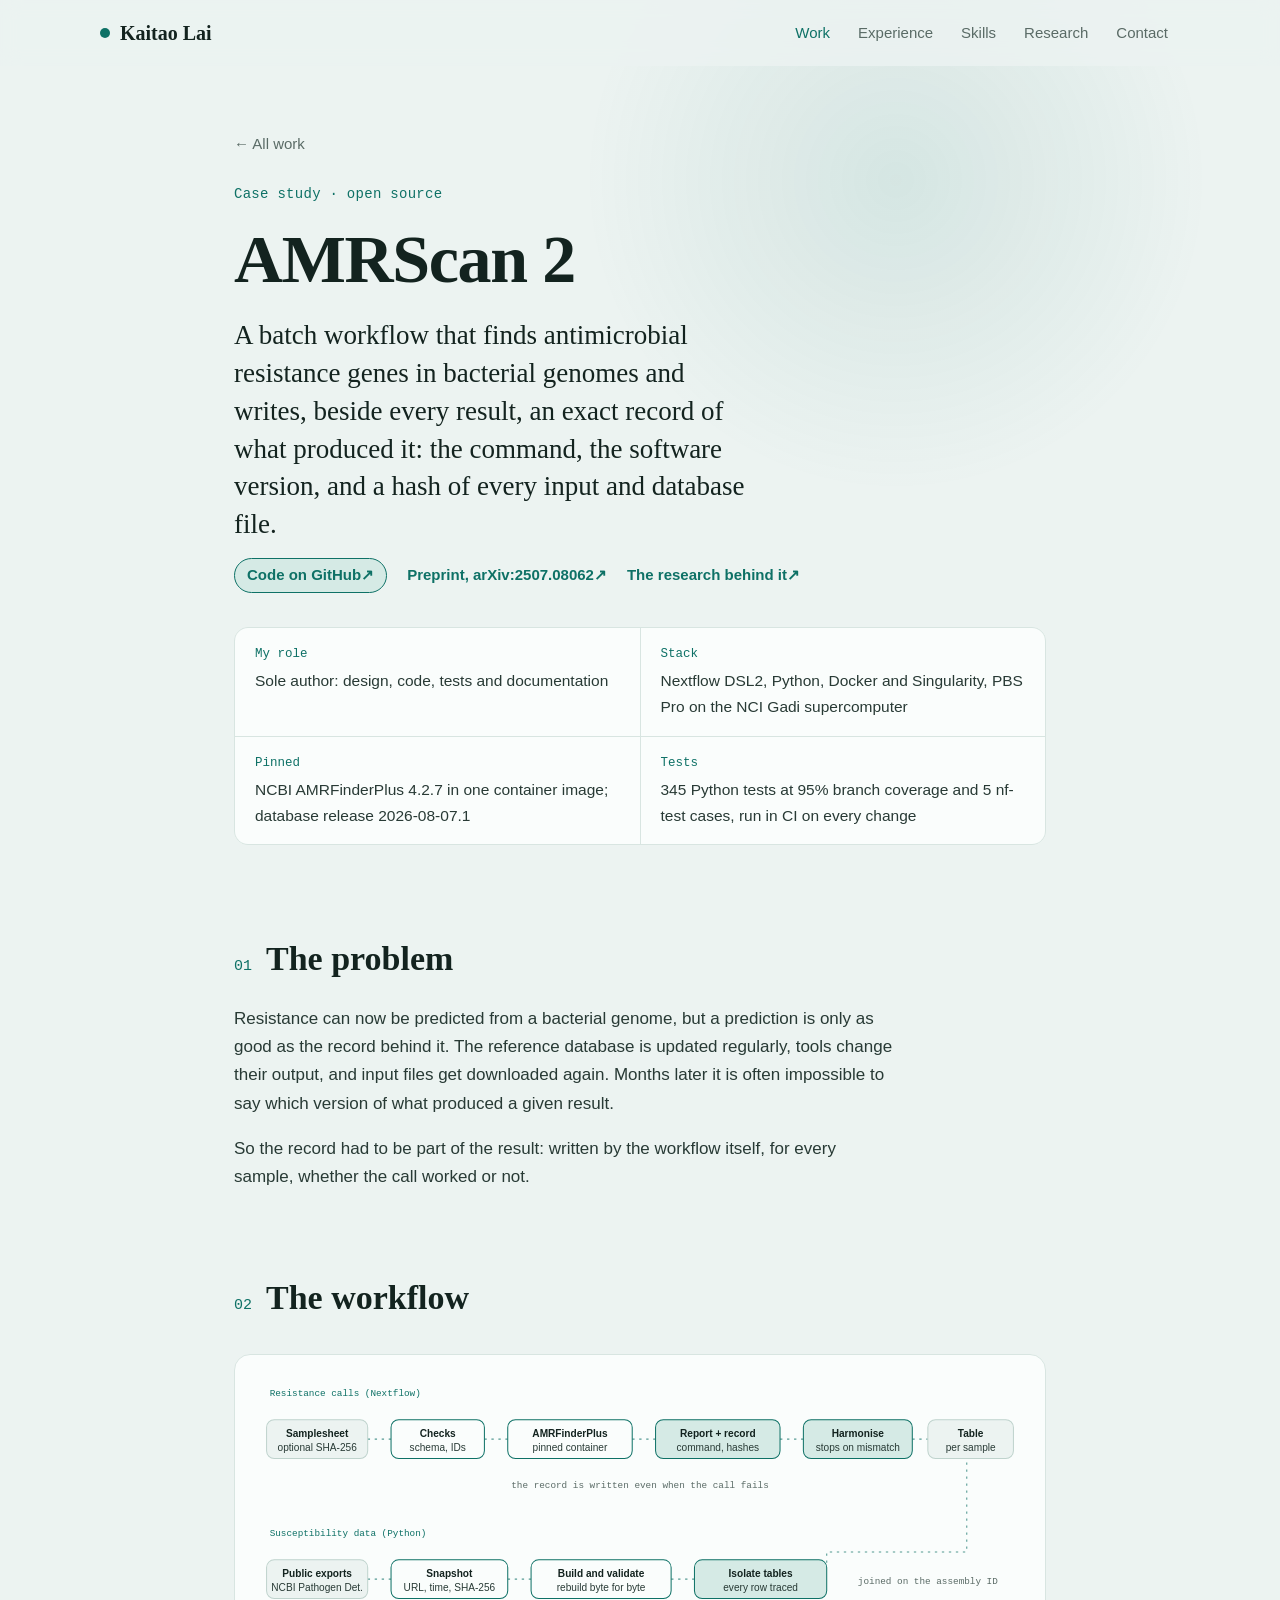
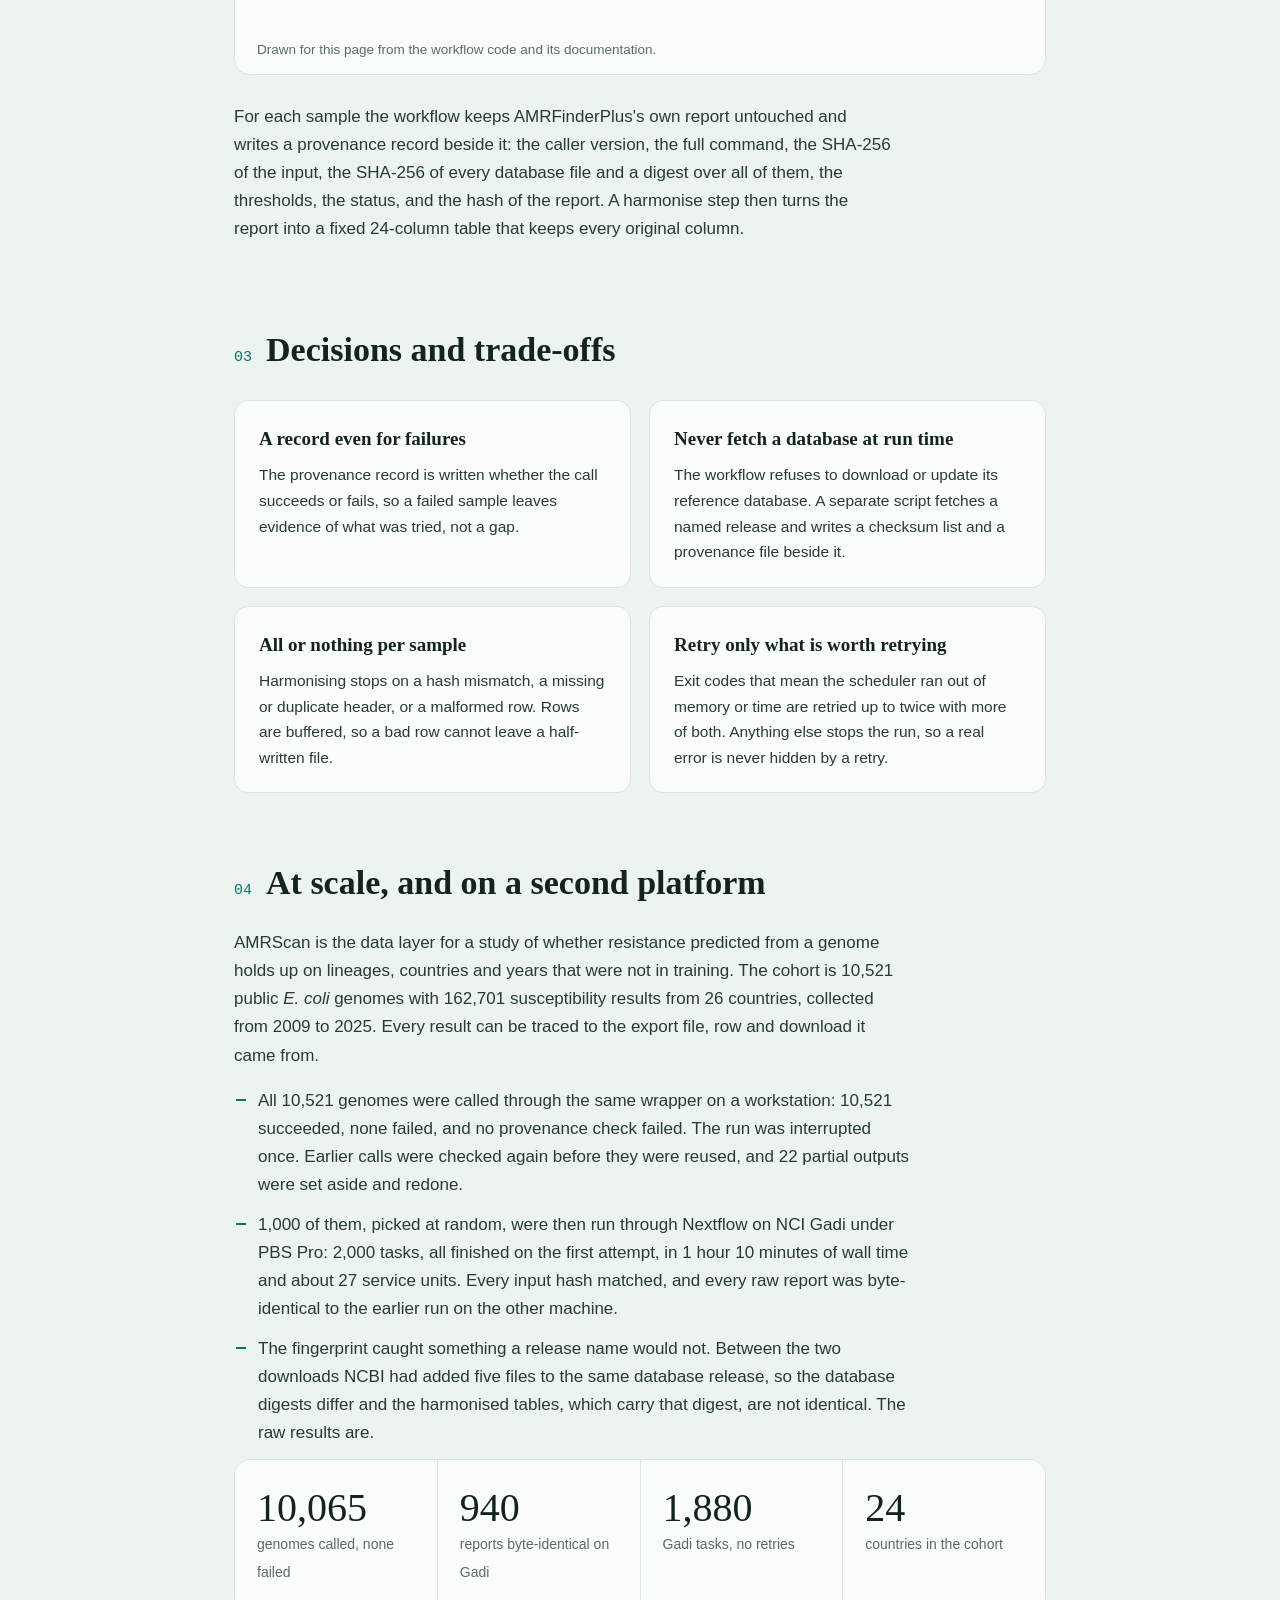
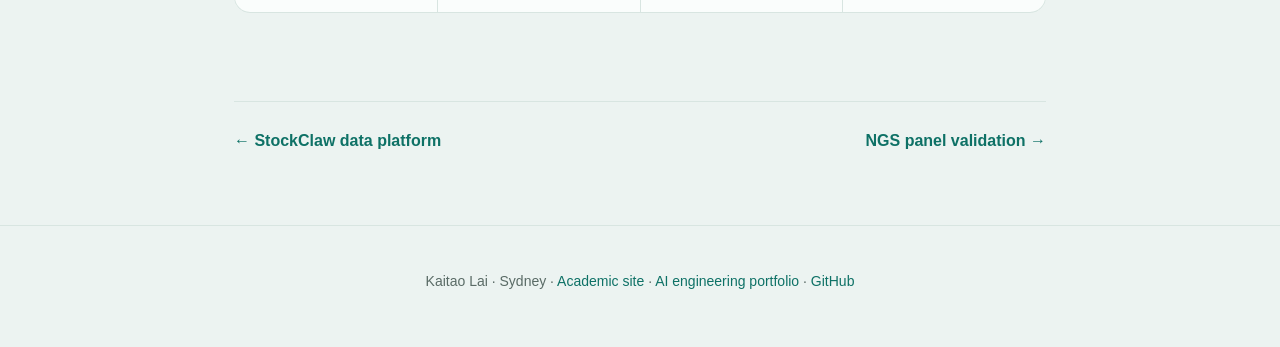
==== amrscan/index.html @ d8c08f1f "Data engineering portfolio: homepage and three case studies Homepage with about, work, experience, s" ====
<!doctype html>
<html lang="en">
<head>
<meta charset="utf-8">
<meta name="viewport" content="width=device-width, initial-scale=1">
<title>AMRScan 2 | Kaitao Lai</title>
<meta name="description" content="Case study: AMRScan 2, a Nextflow batch workflow that writes a provenance record beside every result, run on 10,521 genomes and reproduced byte for byte on NCI Gadi.">
<link rel="stylesheet" href="../assets/css/style.css?v=5">
</head>
<body class="case">

<div class="spotlight" aria-hidden="true"></div>

<header class="nav" id="nav">
  <a class="brand" href="../"><span class="dot"></span>Kaitao Lai</a>
  <button class="menu-btn" id="menuBtn" aria-label="Menu" aria-expanded="false"><span></span><span></span></button>
  <nav id="menu">
    <a class="active" href="../#work">Work</a>
    <a href="../#experience">Experience</a>
    <a href="../#skills">Skills</a>
    <a href="../#research">Research</a>
    <a href="../#contact">Contact</a>
  </nav>
</header>

<main>

  <section class="case-hero">
    <a class="back load" style="--i:0" href="../#work"><span>←</span> All work</a>
    <p class="eyebrow load" style="--i:1">Case study · open source</p>
    <h1 class="load" style="--i:2">AMRScan 2</h1>
    <p class="lede load" style="--i:3">A batch workflow that finds antimicrobial resistance genes in bacterial genomes and writes, beside every result, an exact record of what produced it: the command, the software version, and a hash of every input and database file.</p>
    <p class="links load" style="--i:4"><a class="primary" href="https://github.com/taowis/amrscan">Code on GitHub</a><a href="https://arxiv.org/abs/2507.08062">Preprint, arXiv:2507.08062</a><a href="https://kaitaolai.github.io/projects/5_amrscan/">The research behind it</a></p>

    <dl class="meta load" style="--i:5">
      <div><dt>My role</dt><dd>Sole author: design, code, tests and documentation</dd></div>
      <div><dt>Stack</dt><dd>Nextflow DSL2, Python, Docker and Singularity, PBS Pro on the NCI Gadi supercomputer</dd></div>
      <div><dt>Pinned</dt><dd>NCBI AMRFinderPlus 4.2.7 in one container image; database release 2026-08-07.1</dd></div>
      <div><dt>Tests</dt><dd>345 Python tests at 95% branch coverage and 5 nf-test cases, run in CI on every change</dd></div>
    </dl>
  </section>

  <section class="case-sec reveal">
    <h2><span class="sec-num">01</span>The problem</h2>
    <p>Resistance can now be predicted from a bacterial genome, but a prediction is only as good as the record behind it. The reference database is updated regularly, tools change their output, and input files get downloaded again. Months later it is often impossible to say which version of what produced a given result.</p>
    <p>So the record had to be part of the result: written by the workflow itself, for every sample, whether the call worked or not.</p>
  </section>

  <section class="case-sec reveal">
    <h2><span class="sec-num">02</span>The workflow</h2>
    <figure class="diagram">
      <div class="diagram-scroll">
      <svg viewBox="0 0 1000 330" role="img" aria-label="Calls path: a samplesheet with optional SHA-256 per row is checked against a schema; AMRFinderPlus runs in a pinned container and writes the untouched report and a provenance record; the harmonise step stops on any hash or format problem and writes one fixed-schema table per sample. Phenotype path: public susceptibility exports are downloaded, recorded in a snapshot manifest with URL, time and SHA-256, then built and validated by rebuilding byte for byte. The two meet on the assembly accession.">
        <g class="grp"><text x="24" y="26" style="text-anchor:start">Resistance calls (Nextflow)</text><text x="24" y="206" style="text-anchor:start">Susceptibility data (Python)</text></g>
        <g class="edge">
          <path d="M150 85 L180 85"/><path d="M300 85 L330 85"/><path d="M490 85 L520 85"/><path d="M680 85 L710 85"/><path d="M850 85 L870 85"/>
          <path d="M150 265 L180 265"/><path d="M330 265 L360 265"/><path d="M540 265 L570 265"/>
          <path d="M920 115 L920 230 L740 230 L740 245"/>
        </g>
        <g class="box">
          <rect x="20" y="60" width="130" height="50" rx="10"/><text x="85" y="79" class="b">Samplesheet</text><text x="85" y="97">optional SHA-256</text>
        </g>
        <g class="box agent">
          <rect x="180" y="60" width="120" height="50" rx="10"/><text x="240" y="79" class="b">Checks</text><text x="240" y="97">schema, IDs</text>
          <rect x="330" y="60" width="160" height="50" rx="10"/><text x="410" y="79" class="b">AMRFinderPlus</text><text x="410" y="97">pinned container</text>
        </g>
        <g class="box key">
          <rect x="520" y="60" width="160" height="50" rx="10"/><text x="600" y="79" class="b">Report + record</text><text x="600" y="97">command, hashes</text>
          <rect x="710" y="60" width="140" height="50" rx="10"/><text x="780" y="79" class="b">Harmonise</text><text x="780" y="97">stops on mismatch</text>
        </g>
        <g class="box">
          <rect x="870" y="60" width="110" height="50" rx="10"/><text x="925" y="79" class="b">Table</text><text x="925" y="97">per sample</text>
        </g>
        <text class="note" x="500" y="145">the record is written even when the call fails</text>

        <g class="box">
          <rect x="20" y="240" width="130" height="50" rx="10"/><text x="85" y="259" class="b">Public exports</text><text x="85" y="277">NCBI Pathogen Det.</text>
        </g>
        <g class="box agent">
          <rect x="180" y="240" width="150" height="50" rx="10"/><text x="255" y="259" class="b">Snapshot</text><text x="255" y="277">URL, time, SHA-256</text>
          <rect x="360" y="240" width="180" height="50" rx="10"/><text x="450" y="259" class="b">Build and validate</text><text x="450" y="277">rebuild byte for byte</text>
        </g>
        <g class="box key">
          <rect x="570" y="240" width="170" height="50" rx="10"/><text x="655" y="259" class="b">Isolate tables</text><text x="655" y="277">every row traced</text>
        </g>
        <text class="note" x="870" y="268">joined on the assembly ID</text>
      </svg>
      </div>
      <figcaption>Drawn for this page from the workflow code and its documentation.</figcaption>
    </figure>
    <p>For each sample the workflow keeps AMRFinderPlus's own report untouched and writes a provenance record beside it: the caller version, the full command, the SHA-256 of the input, the SHA-256 of every database file and a digest over all of them, the thresholds, the status, and the hash of the report. A harmonise step then turns the report into a fixed 24-column table that keeps every original column.</p>
  </section>

  <section class="case-sec reveal">
    <h2><span class="sec-num">03</span>Decisions and trade-offs</h2>
    <div class="decisions">
      <div class="decision reveal">
        <h3>A record even for failures</h3>
        <p>The provenance record is written whether the call succeeds or fails, so a failed sample leaves evidence of what was tried, not a gap.</p>
      </div>
      <div class="decision reveal">
        <h3>Never fetch a database at run time</h3>
        <p>The workflow refuses to download or update its reference database. A separate script fetches a named release and writes a checksum list and a provenance file beside it.</p>
      </div>
      <div class="decision reveal">
        <h3>All or nothing per sample</h3>
        <p>Harmonising stops on a hash mismatch, a missing or duplicate header, or a malformed row. Rows are buffered, so a bad row cannot leave a half-written file.</p>
      </div>
      <div class="decision reveal">
        <h3>Retry only what is worth retrying</h3>
        <p>Exit codes that mean the scheduler ran out of memory or time are retried up to twice with more of both. Anything else stops the run, so a real error is never hidden by a retry.</p>
      </div>
    </div>
  </section>

  <section class="case-sec reveal">
    <h2><span class="sec-num">04</span>At scale, and on a second platform</h2>
    <p>AMRScan is the data layer for a study of whether resistance predicted from a genome holds up on lineages, countries and years that were not in training. The cohort is 10,521 public <i>E. coli</i> genomes with 162,701 susceptibility results from 26 countries, collected from 2009 to 2025. Every result can be traced to the export file, row and download it came from.</p>
    <ul class="ticks">
      <li>All 10,521 genomes were called through the same wrapper on a workstation: 10,521 succeeded, none failed, and no provenance check failed. The run was interrupted once. Earlier calls were checked again before they were reused, and 22 partial outputs were set aside and redone.</li>
      <li>1,000 of them, picked at random, were then run through Nextflow on NCI Gadi under PBS Pro: 2,000 tasks, all finished on the first attempt, in 1 hour 10 minutes of wall time and about 27 service units. Every input hash matched, and every raw report was byte-identical to the earlier run on the other machine.</li>
      <li>The fingerprint caught something a release name would not. Between the two downloads NCBI had added five files to the same database release, so the database digests differ and the harmonised tables, which carry that digest, are not identical. The raw results are.</li>
    </ul>
    <div class="stats case-stats">
      <div class="stat"><span class="num" data-to="10521">0</span><span class="lbl">genomes called, none failed</span></div>
      <div class="stat"><span class="num" data-to="1000">0</span><span class="lbl">reports byte-identical on Gadi</span></div>
      <div class="stat"><span class="num" data-to="2000">0</span><span class="lbl">Gadi tasks, no retries</span></div>
      <div class="stat"><span class="num" data-to="26">0</span><span class="lbl">countries in the cohort</span></div>
    </div>
  </section>

  <nav class="case-next reveal">
    <a href="../stockclaw/"><span>←</span> StockClaw data platform</a>
    <a href="../ngs-panel/">NGS panel validation <span>→</span></a>
  </nav>

</main>

<footer class="foot">
  <p>Kaitao Lai · Sydney · <a href="https://kaitaolai.github.io/">Academic site</a> · <a href="https://kaitaolai.github.io/ai/">AI engineering portfolio</a> · <a href="https://github.com/taowis">GitHub</a></p>
</footer>

<script src="../assets/js/main.js?v=5"></script>
</body>
</html>
---- assets/css/style.css ----
:root {
  --bg: #ECF3F1;
  --surface: #FAFDFC;
  --ink: #13231F;
  --body-ink: #283A35;
  --muted: #5A6B66;
  --accent: #0E7166;
  --warn: #B4531A;
  --accent-soft: #D5EAE5;
  --line: #D8E5E1;
  --edge-box: #BFD3CD;
  --glow: rgba(14, 113, 102, .10);
  --nav-bg: rgba(236, 243, 241, .85);
  --serif: Georgia, "Times New Roman", serif;
  --sans: ui-sans-serif, -apple-system, "Segoe UI", "Helvetica Neue", Arial, sans-serif;
  --mono: ui-monospace, "SF Mono", Menlo, Consolas, monospace;
  --ease: cubic-bezier(.2, .7, .2, 1);
  --w: 1080px;
}

* { box-sizing: border-box; }
html { scroll-behavior: smooth; scroll-padding-top: 80px; }
body {
  margin: 0; background: var(--bg); color: var(--body-ink);
  font-family: var(--sans); font-size: 17px; line-height: 1.65;
  -webkit-font-smoothing: antialiased;
}
a { color: var(--accent); text-decoration: none; }
a:hover { text-decoration: underline; text-underline-offset: 3px; }
h1, h2, h3, h4 { font-family: var(--serif); color: var(--ink); font-weight: 600; margin: 0; }
::selection { background: var(--accent-soft); }

/* mouse-following glow */
.spotlight {
  position: fixed; inset: 0; pointer-events: none; z-index: 0;
  background: radial-gradient(520px circle at var(--mx, 70%) var(--my, 20%),
              var(--glow), transparent 60%);
  transition: background .1s;
}

/* nav */
.nav {
  position: fixed; top: 0; left: 0; right: 0; z-index: 10; height: 66px;
  display: flex; align-items: center; justify-content: space-between;
  padding: 0 max(24px, calc((100vw - var(--w)) / 2));
  background: var(--nav-bg); backdrop-filter: blur(10px);
  transition: transform .35s var(--ease), box-shadow .35s;
}
.nav.hide { transform: translateY(-100%); }
.nav.shadow { box-shadow: 0 1px 0 var(--line), 0 8px 24px rgba(20, 32, 46, .05); }
.brand { font-family: var(--serif); font-size: 20px; font-weight: 700; color: var(--ink); display: flex; align-items: center; gap: 10px; }
.brand:hover { text-decoration: none; }
.dot { width: 10px; height: 10px; border-radius: 50%; background: var(--accent); animation: pulse 2.6s infinite; }
@keyframes pulse { 0%,100% { box-shadow: 0 0 0 0 color-mix(in srgb, var(--accent) 45%, transparent); } 50% { box-shadow: 0 0 0 7px transparent; } }
.nav nav { display: flex; gap: 4px; }
.nav nav a { color: var(--muted); font-size: 15px; padding: 6px 12px; border-radius: 8px; transition: color .2s, background .2s; }
.nav nav a:hover { color: var(--ink); background: var(--accent-soft); text-decoration: none; }
.nav nav a.active { color: var(--accent); }
.menu-btn { display: none; }

main { position: relative; z-index: 1; max-width: var(--w); margin: 0 auto; padding: 0 24px; }

/* hero */
.hero {
  min-height: 100vh; display: grid; grid-template-columns: 1.15fr .85fr; gap: 48px;
  align-items: center; padding-top: 66px;
}
.eyebrow { font-family: var(--mono); font-size: 14px; color: var(--accent); margin: 0 0 18px; letter-spacing: .02em; }
.hero h1 { font-size: clamp(48px, 7vw, 84px); line-height: 1.02; letter-spacing: -.02em; }
.lede { font-family: var(--serif); font-size: clamp(21px, 2.3vw, 27px); line-height: 1.4; color: var(--ink); margin: 22px 0 14px; max-width: 30ch; }
.sub { color: var(--muted); max-width: 52ch; margin: 0 0 30px; }
.hero-cta { display: flex; flex-wrap: wrap; gap: 12px; }
.btn {
  display: inline-block; padding: 12px 22px; border-radius: 10px; font-size: 15px; font-weight: 600;
  background: var(--accent); color: #fff; border: 1px solid var(--accent);
  transition: transform .25s var(--ease), box-shadow .25s, background .25s;
}
.btn:hover { text-decoration: none; transform: translateY(-3px); box-shadow: 0 10px 22px color-mix(in srgb, var(--accent) 28%, transparent); }
.btn.ghost { background: transparent; color: var(--accent); }
.btn.ghost:hover { background: var(--accent-soft); box-shadow: none; }
.btn.big { padding: 16px 30px; font-size: 16px; }

.hero-art { position: relative; }
#graph { width: 100%; aspect-ratio: 1 / 1; display: block; }
.art-label { font-family: var(--mono); font-size: 12.5px; color: var(--muted); text-align: center; margin: 6px 0 0; }

/* page-load stagger */
.load { opacity: 0; transform: translateY(18px); animation: up .8s var(--ease) forwards; animation-delay: calc(var(--i) * 120ms + 100ms); }
@keyframes up { to { opacity: 1; transform: none; } }

/* scroll reveal */
.reveal { opacity: 0; transform: translateY(28px); transition: opacity .8s var(--ease), transform .8s var(--ease); }
.reveal.in { opacity: 1; transform: none; }

/* stats */
.stats {
  display: grid; grid-template-columns: repeat(4, 1fr); gap: 1px;
  background: var(--line); border: 1px solid var(--line); border-radius: 16px; overflow: hidden;
  margin-bottom: 40px;
}
.stat { background: var(--surface); padding: 26px 22px; }
.num { display: block; font-family: var(--serif); font-size: 40px; color: var(--ink); line-height: 1.1; }
.lbl { font-size: 14px; color: var(--muted); }

/* sections */
.block { padding: 90px 0 20px; }
.sec-title { font-size: clamp(30px, 4vw, 40px); display: flex; align-items: baseline; gap: 14px; margin-bottom: 36px; }
.sec-title::after { content: ""; flex: 1; height: 1px; background: var(--line); margin-left: 12px; transform: translateY(-8px); }
.sec-num { font-family: var(--mono); font-size: 15px; color: var(--accent); font-weight: 400; }
.sub-title { font-size: 24px; margin: 70px 0 22px; }

/* about */
.about { display: grid; grid-template-columns: 1.4fr .8fr; gap: 56px; align-items: start; }
.about-text p { margin: 0 0 16px; max-width: 62ch; }
.about-list { display: grid; grid-template-columns: repeat(2, minmax(160px, 220px)); gap: 6px 20px; padding: 0; margin: 4px 0 0; list-style: none; font-family: var(--mono); font-size: 14px; }
.about-list li { position: relative; padding-left: 18px; }
.about-list li::before { content: "▹"; position: absolute; left: 0; color: var(--accent); }
.portrait { position: relative; max-width: 300px; justify-self: center; width: 100%; }
.portrait-frame { position: relative; border-radius: 12px; }
.portrait-frame::after {
  content: ""; position: absolute; inset: 0; border: 2px solid var(--accent); border-radius: 12px;
  transform: translate(16px, 16px); z-index: -1; transition: transform .35s var(--ease);
}
.portrait-frame img {
  display: block; width: 100%; height: auto; aspect-ratio: 4 / 5; object-fit: cover; object-position: 50% 20%;
  border-radius: 12px; filter: saturate(.85) contrast(1.02); box-shadow: 0 16px 34px rgba(20, 32, 46, .14);
  transition: transform .35s var(--ease), filter .35s, box-shadow .35s;
}
.portrait-frame::before {
  content: ""; position: absolute; inset: 0; border-radius: 12px; background: var(--accent); opacity: .16;
  mix-blend-mode: multiply; z-index: 1; pointer-events: none; transition: opacity .35s, transform .35s var(--ease);
}
.portrait:hover .portrait-frame img { transform: translate(-5px, -5px); filter: none; box-shadow: 0 22px 40px rgba(20, 32, 46, .18); }
.portrait:hover .portrait-frame::before { opacity: 0; transform: translate(-5px, -5px); }
.portrait:hover .portrait-frame::after { transform: translate(10px, 10px); }

/* featured projects */
.features { display: grid; grid-template-columns: 1fr 1fr; gap: 22px; }
.feature {
  display: flex; flex-direction: column; color: var(--body-ink);
  background: var(--surface); border: 1px solid var(--line); border-radius: 18px;
  padding: 30px 30px 26px; position: relative; overflow: hidden;
  transition: transform .45s var(--ease), box-shadow .45s var(--ease), border-color .45s, opacity .8s var(--ease);
}
.feature::before {
  content: ""; position: absolute; left: 0; top: 0; bottom: 0; width: 4px; background: var(--accent);
  transform: scaleY(0); transform-origin: top; transition: transform .6s var(--ease);
}
.feature.in::before { transform: scaleY(1); transition-delay: .3s; }
.feature:hover { text-decoration: none; transform: translateY(-5px); box-shadow: 0 18px 40px rgba(20, 32, 46, .07); border-color: var(--accent-soft); }
.media {
  margin: -30px -30px 22px; aspect-ratio: 16 / 9; overflow: hidden; background: var(--accent-soft);
  border-bottom: 1px solid var(--line);
}
.media img, .media svg { width: 100%; height: 100%; object-fit: cover; object-position: top left; display: block;
  transition: transform .8s var(--ease); }
.feature:hover .media img, .feature:hover .media svg { transform: scale(1.04); }
.media.contain img { object-fit: contain; object-position: center; background: var(--surface); }
.shot { margin: 28px 0; }
.shot img { width: 100%; display: block; border-radius: 14px; border: 1px solid var(--line); box-shadow: 0 18px 40px rgba(20, 32, 46, .08); }
.shot figcaption { font-size: 13.5px; color: var(--muted); margin-top: 10px; }
.kicker { font-family: var(--mono); font-size: 13px; color: var(--accent); margin: 0 0 10px; }
.feature h3 { font-size: 27px; line-height: 1.15; transition: color .25s; }
a.feature:hover h3 { color: var(--accent); }
.tagline { font-family: var(--serif); font-size: 18px; color: var(--muted); margin: 8px 0 14px; }
.feature p { margin: 0 0 12px; }
.feature .tech { margin-top: auto; padding-top: 4px; }
.more { font-weight: 600; color: var(--accent); margin: 0 !important; }
.more span { display: inline-block; transition: transform .3s var(--ease); }
a.feature:hover .more span { transform: translateX(6px); }
.tech { font-family: var(--mono); font-size: 13px; color: var(--muted); }
.links { display: flex; flex-wrap: wrap; gap: 8px 20px; margin: 0 !important; }
.links a { font-weight: 600; font-size: 15px; }
.links a::after { content: " ↗"; display: inline-block; transition: transform .25s var(--ease); }
.links a:hover::after { transform: translate(3px, -3px); }
.links { align-items: center; }
.links a.primary { font-weight: 800; color: var(--accent); background: var(--accent-soft); border: 1px solid var(--accent); padding: 4px 12px; border-radius: 999px; transition: background .25s, color .25s, transform .25s var(--ease); }
.links a.primary:hover { background: var(--accent); color: #fff; text-decoration: none; transform: translateY(-2px); }

/* cards */
.cards { display: grid; grid-template-columns: repeat(3, 1fr); gap: 18px; }
.card {
  display: flex; flex-direction: column; background: var(--surface); border: 1px solid var(--line);
  border-radius: 14px; padding: 22px; color: var(--body-ink);
  transition: transform .35s var(--ease), box-shadow .35s, border-color .35s, opacity .8s var(--ease);
}
.card:hover { text-decoration: none; transform: translateY(-6px); box-shadow: 0 14px 30px rgba(20, 32, 46, .08); border-color: var(--accent); }
.card-top { display: flex; justify-content: space-between; font-family: var(--mono); font-size: 12.5px; color: var(--muted); margin: 0 0 12px; }
.arrow { color: var(--accent); font-size: 18px; transition: transform .3s var(--ease); }
.card:hover .arrow { transform: translate(4px, -4px); }
.card h4 { font-size: 21px; margin-bottom: 8px; transition: color .25s; }
.card:hover h4 { color: var(--accent); }
.card p { font-size: 15.5px; margin: 0 0 12px; }
.card .tech { margin-top: auto; margin-bottom: 0; font-size: 12.5px; }
.cards .card:nth-child(3n+2) { transition-delay: 0s; }

/* timeline */
.timeline { list-style: none; margin: 0; padding: 0 0 0 30px; position: relative; }
.timeline::before { content: ""; position: absolute; left: 6px; top: 8px; bottom: 8px; width: 2px; background: var(--line); }
.timeline::after {
  content: ""; position: absolute; left: 6px; top: 8px; width: 2px; background: var(--accent);
  height: var(--progress, 0%); max-height: calc(100% - 16px); transition: height .15s linear;
}
.timeline li { position: relative; padding: 0 0 34px; }
.timeline li::before {
  content: ""; position: absolute; left: -30px; top: 7px; width: 14px; height: 14px; border-radius: 50%;
  background: var(--bg); border: 2px solid var(--accent); z-index: 1; transition: background .4s;
}
.timeline li.in::before { background: var(--accent); transition-delay: .25s; }
.when { font-family: var(--mono); font-size: 13px; color: var(--accent); margin: 0 0 4px; }
.timeline h3 { font-size: 21px; line-height: 1.3; margin-bottom: 6px; }
.timeline p { margin: 0; max-width: 72ch; }

/* skills */
.skills { display: grid; grid-template-columns: repeat(2, 1fr); gap: 26px 40px; }
.skill-group h3 { font-size: 19px; margin-bottom: 12px; }
.chips { display: flex; flex-wrap: wrap; gap: 8px; margin: 0; }
.chips span {
  font-size: 14px; padding: 5px 12px; border-radius: 999px; background: var(--surface);
  border: 1px solid var(--line); transition: transform .2s var(--ease), border-color .2s, color .2s;
}
.chips span:hover { transform: translateY(-2px); border-color: var(--accent); color: var(--accent); }

/* research */
.research p { max-width: 70ch; }
.certs { margin-top: 30px; background: var(--surface); border: 1px solid var(--line); border-left: 4px solid var(--accent); border-radius: 12px; padding: 22px 26px; }
.certs h3 { font-size: 19px; margin-bottom: 8px; }
.certs ul { margin: 0; padding-left: 20px; columns: 2; }
.muted { color: var(--muted); font-size: 14px; margin: 10px 0 0; }

/* contact */
.contact { text-align: center; padding-bottom: 80px; }
.contact .sec-title { justify-content: center; }
.contact .sec-title::after { display: none; }
.contact-line { font-family: var(--serif); font-size: 22px; color: var(--ink); max-width: 34ch; margin: 0 auto 30px; }

.foot { text-align: center; color: var(--muted); font-size: 14px; padding: 30px 24px 40px; border-top: 1px solid var(--line); position: relative; z-index: 1; }


/* case study pages */
.case main { max-width: 860px; }
.case-hero { padding: 130px 0 30px; }
.back { display: inline-block; font-size: 15px; color: var(--muted); margin-bottom: 26px; }
.back span { display: inline-block; transition: transform .3s var(--ease); }
.back:hover { color: var(--accent); text-decoration: none; }
.back:hover span { transform: translateX(-5px); }
.case-hero h1 { font-size: clamp(44px, 6vw, 68px); line-height: 1.05; letter-spacing: -.02em; }
.case-hero .lede { max-width: 38ch; }
.case-hero .links { margin: 6px 0 34px !important; }
.meta { display: grid; grid-template-columns: 1fr 1fr; gap: 1px; margin: 0; background: var(--line); border: 1px solid var(--line); border-radius: 14px; overflow: hidden; }
.meta div { background: var(--surface); padding: 16px 20px; }
.meta dt { font-family: var(--mono); font-size: 12.5px; color: var(--accent); margin-bottom: 4px; }
.meta dd { margin: 0; font-size: 15.5px; }
.case-sec { padding: 56px 0 6px; }
.case-sec h2 { font-size: clamp(26px, 3.4vw, 34px); display: flex; align-items: baseline; gap: 14px; margin-bottom: 18px; }
.case-sec p { max-width: 70ch; }
.case-sec code { font-family: var(--mono); font-size: .88em; background: var(--accent-soft); padding: 1px 6px; border-radius: 5px; }
.diagram { margin: 28px 0; background: var(--surface); border: 1px solid var(--line); border-radius: 16px; padding: 18px 16px 12px; }
.diagram-scroll { overflow-x: auto; }
.diagram svg { display: block; width: 100%; min-width: 720px; height: auto; }
.diagram figcaption { font-size: 13.5px; color: var(--muted); margin-top: 10px; padding: 0 6px; }
svg text { font-family: var(--sans); font-size: 13px; fill: var(--body-ink); text-anchor: middle; dominant-baseline: middle; }
svg text.b { font-weight: 700; fill: var(--ink); }
svg .grp text { font-family: var(--mono); font-size: 12px; fill: var(--accent); }
svg .note { font-family: var(--mono); font-size: 12px; fill: var(--muted); }
svg .tiers text { font-family: var(--mono); font-size: 11.5px; fill: var(--accent); }
svg .box rect { fill: var(--bg); stroke: var(--edge-box); stroke-width: 1.3; transition: fill .3s, stroke .3s; }
svg .box.key rect { fill: var(--accent-soft); stroke: var(--accent); }
svg .box.agent rect { fill: var(--surface); stroke: var(--accent); }
svg .box.warn rect { fill: var(--surface); stroke: var(--warn); stroke-dasharray: 4 3; }
svg .box.warn text.b { fill: var(--warn); }
svg .edge.reject path { stroke: var(--warn); }
svg .note.warn { fill: var(--warn); }
svg .edge path { fill: none; stroke: var(--accent); stroke-width: 1.4; stroke-dasharray: 3 6; opacity: .7; animation: flow 1.4s linear infinite; }
@keyframes flow { to { stroke-dashoffset: -18; } }
.decisions { display: grid; grid-template-columns: 1fr 1fr; gap: 18px; margin-top: 22px; }
.decision { background: var(--surface); border: 1px solid var(--line); border-radius: 14px; padding: 22px 24px; transition: transform .35s var(--ease), border-color .35s, box-shadow .35s, opacity .8s var(--ease); }
.decision:hover { transform: translateY(-4px); border-color: var(--accent); box-shadow: 0 14px 30px rgba(20, 32, 46, .06); }
.decision h3 { font-size: 19px; margin-bottom: 8px; }
.decision p { font-size: 15.5px; margin: 0; }
.ticks { list-style: none; padding: 0; margin: 0; max-width: 72ch; }
.ticks li { position: relative; padding-left: 24px; margin-bottom: 12px; }
.ticks li::before { content: ""; position: absolute; left: 2px; top: .72em; width: 10px; height: 2px; background: var(--accent); }
.case-stats { margin: 8px 0 22px; }
.case-next { display: flex; justify-content: space-between; gap: 16px; margin: 60px 0 70px; padding-top: 26px; border-top: 1px solid var(--line); }
.case-next a { font-weight: 600; font-size: 16px; }
.case-next span { display: inline-block; transition: transform .3s var(--ease); }
.case-next a:first-child:hover span { transform: translateX(-5px); }
.case-next a:last-child:hover span { transform: translate(3px, -3px); }
@media (max-width: 720px) {
  .meta, .decisions { grid-template-columns: 1fr; }
  .case-hero { padding-top: 100px; }
}

/* bar chart */
svg .axis line { stroke: var(--edge-box); stroke-width: 1.2; }
svg .ticksx text { font-family: var(--mono); font-size: 15px; fill: var(--muted); }
svg .chance { stroke: var(--muted); stroke-width: 1.2; stroke-dasharray: 4 4; }
svg .lab { text-anchor: end; font-size: 17px; }
svg .bar { fill: #B6CCC5; transition: width 1.1s var(--ease); }
svg .bar.model { fill: var(--accent-soft); stroke: var(--accent); stroke-width: 1.2; }
svg .bar.win { fill: var(--accent); }
svg .ci { stroke: var(--ink); stroke-width: 1.6; opacity: .55; }
svg .val { text-anchor: end; font-family: var(--mono); font-size: 15px; font-weight: 700; fill: var(--ink); }
svg .bar.win ~ .val:last-of-type { fill: #fff; }

/* small screens */
@media (max-width: 880px) {
  .hero { grid-template-columns: 1fr; padding-top: 110px; min-height: auto; gap: 20px; }
  .hero-art { max-width: 380px; margin: 0 auto; }
  .stats { grid-template-columns: repeat(2, 1fr); }
  .features { grid-template-columns: 1fr; }
  .feature { padding: 26px; }
  .media { margin: -26px -26px 20px; }
  .cards { grid-template-columns: 1fr 1fr; }
  .skills { grid-template-columns: 1fr; }
  .about { grid-template-columns: 1fr; gap: 40px; }
  .portrait { max-width: 240px; }
  .menu-btn { display: flex; flex-direction: column; gap: 6px; background: none; border: 0; padding: 10px; cursor: pointer; }
  .menu-btn span { width: 24px; height: 2px; background: var(--ink); transition: transform .3s; }
  .menu-btn[aria-expanded="true"] span:first-child { transform: translateY(4px) rotate(45deg); }
  .menu-btn[aria-expanded="true"] span:last-child { transform: translateY(-4px) rotate(-45deg); }
  .nav nav {
    position: fixed; top: 66px; right: 0; left: 0; flex-direction: column; padding: 16px 24px 24px;
    background: var(--bg); border-bottom: 1px solid var(--line);
    transform: translateY(-12px); opacity: 0; pointer-events: none; transition: .3s var(--ease);
  }
  .nav nav.open { transform: none; opacity: 1; pointer-events: auto; }
}
@media (max-width: 560px) {
  .cards { grid-template-columns: 1fr; }
  .certs ul { columns: 1; }
}

@media (prefers-reduced-motion: reduce) {
  *, *::before, *::after { animation: none !important; transition: none !important; }
  .load, .reveal { opacity: 1; transform: none; }
  html { scroll-behavior: auto; }
}

/* three featured projects in one row on wide screens */
@media (min-width: 900px) {
  .features.three { grid-template-columns: repeat(3, 1fr); }
  .features.three .feature h3 { font-size: 23px; }
  .features.three .feature { padding: 24px 24px 22px; }
  .features.three .media { margin: -24px -24px 18px; }
}
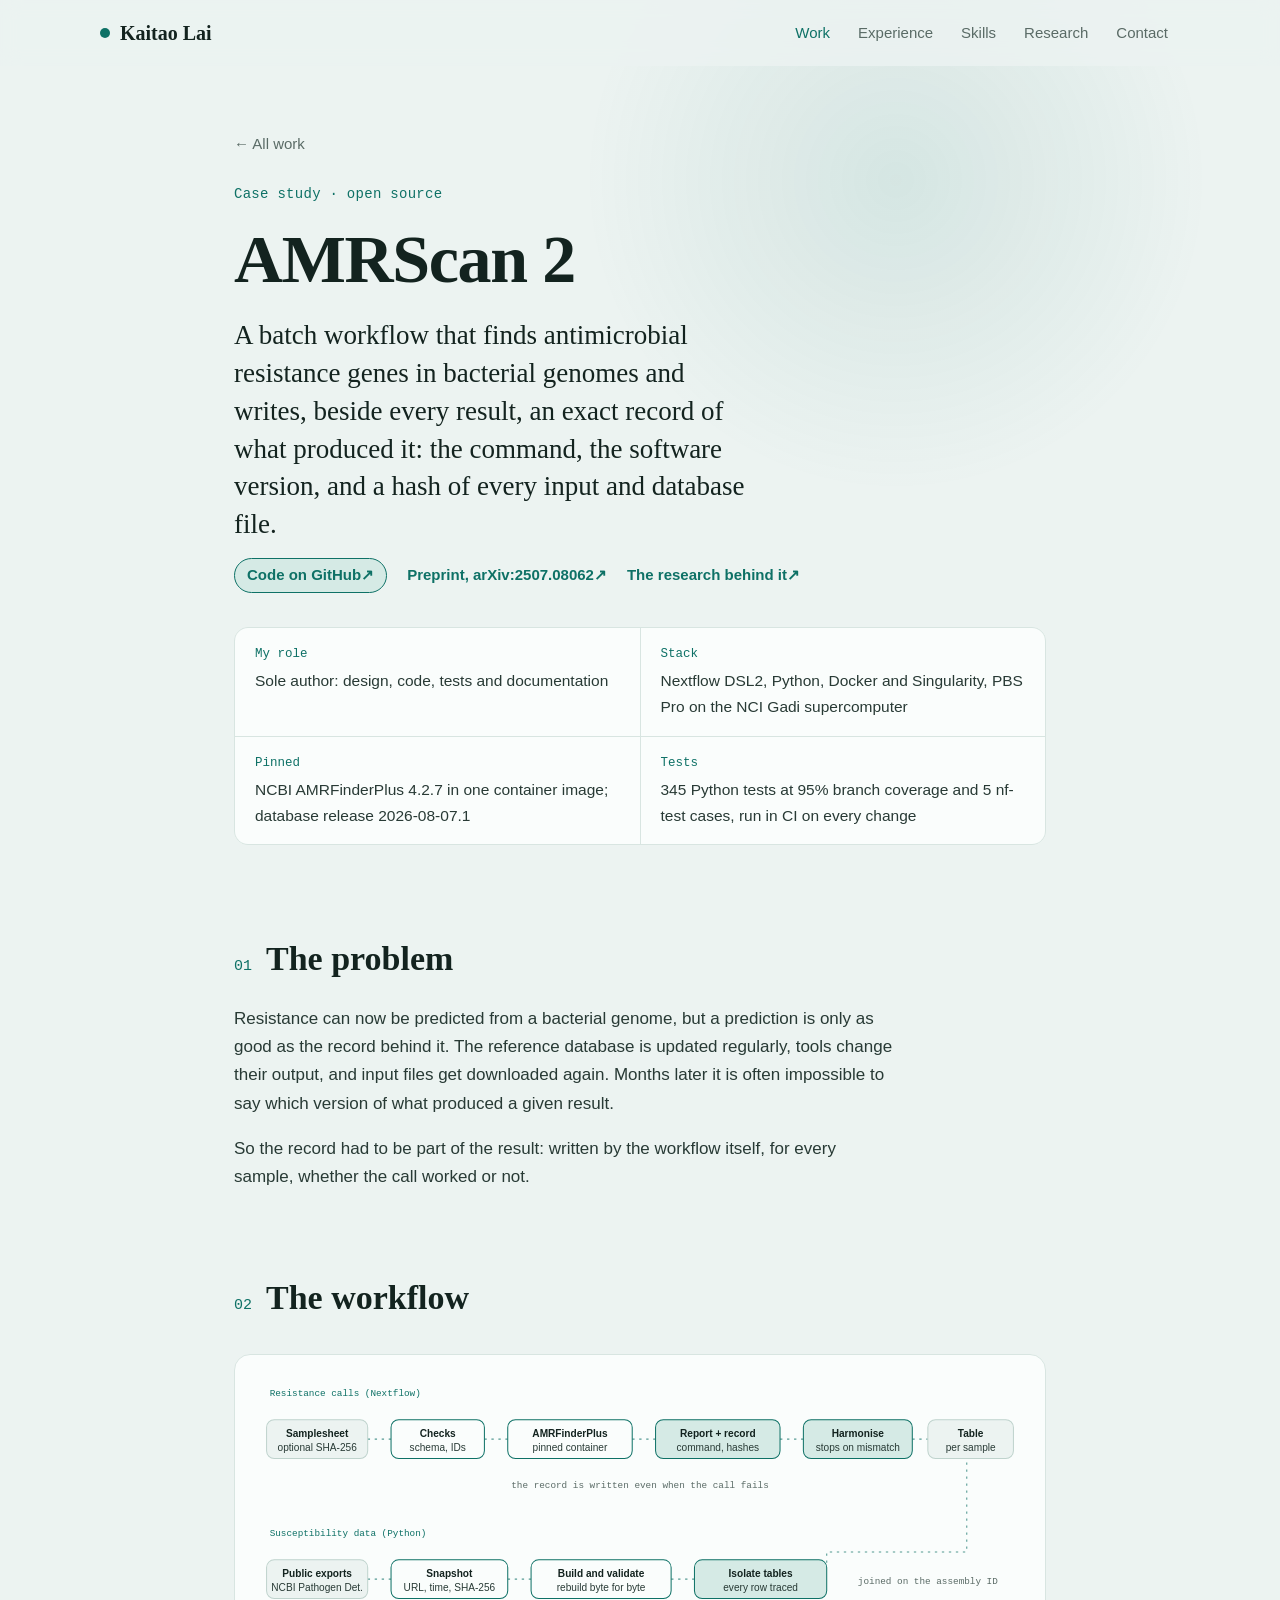
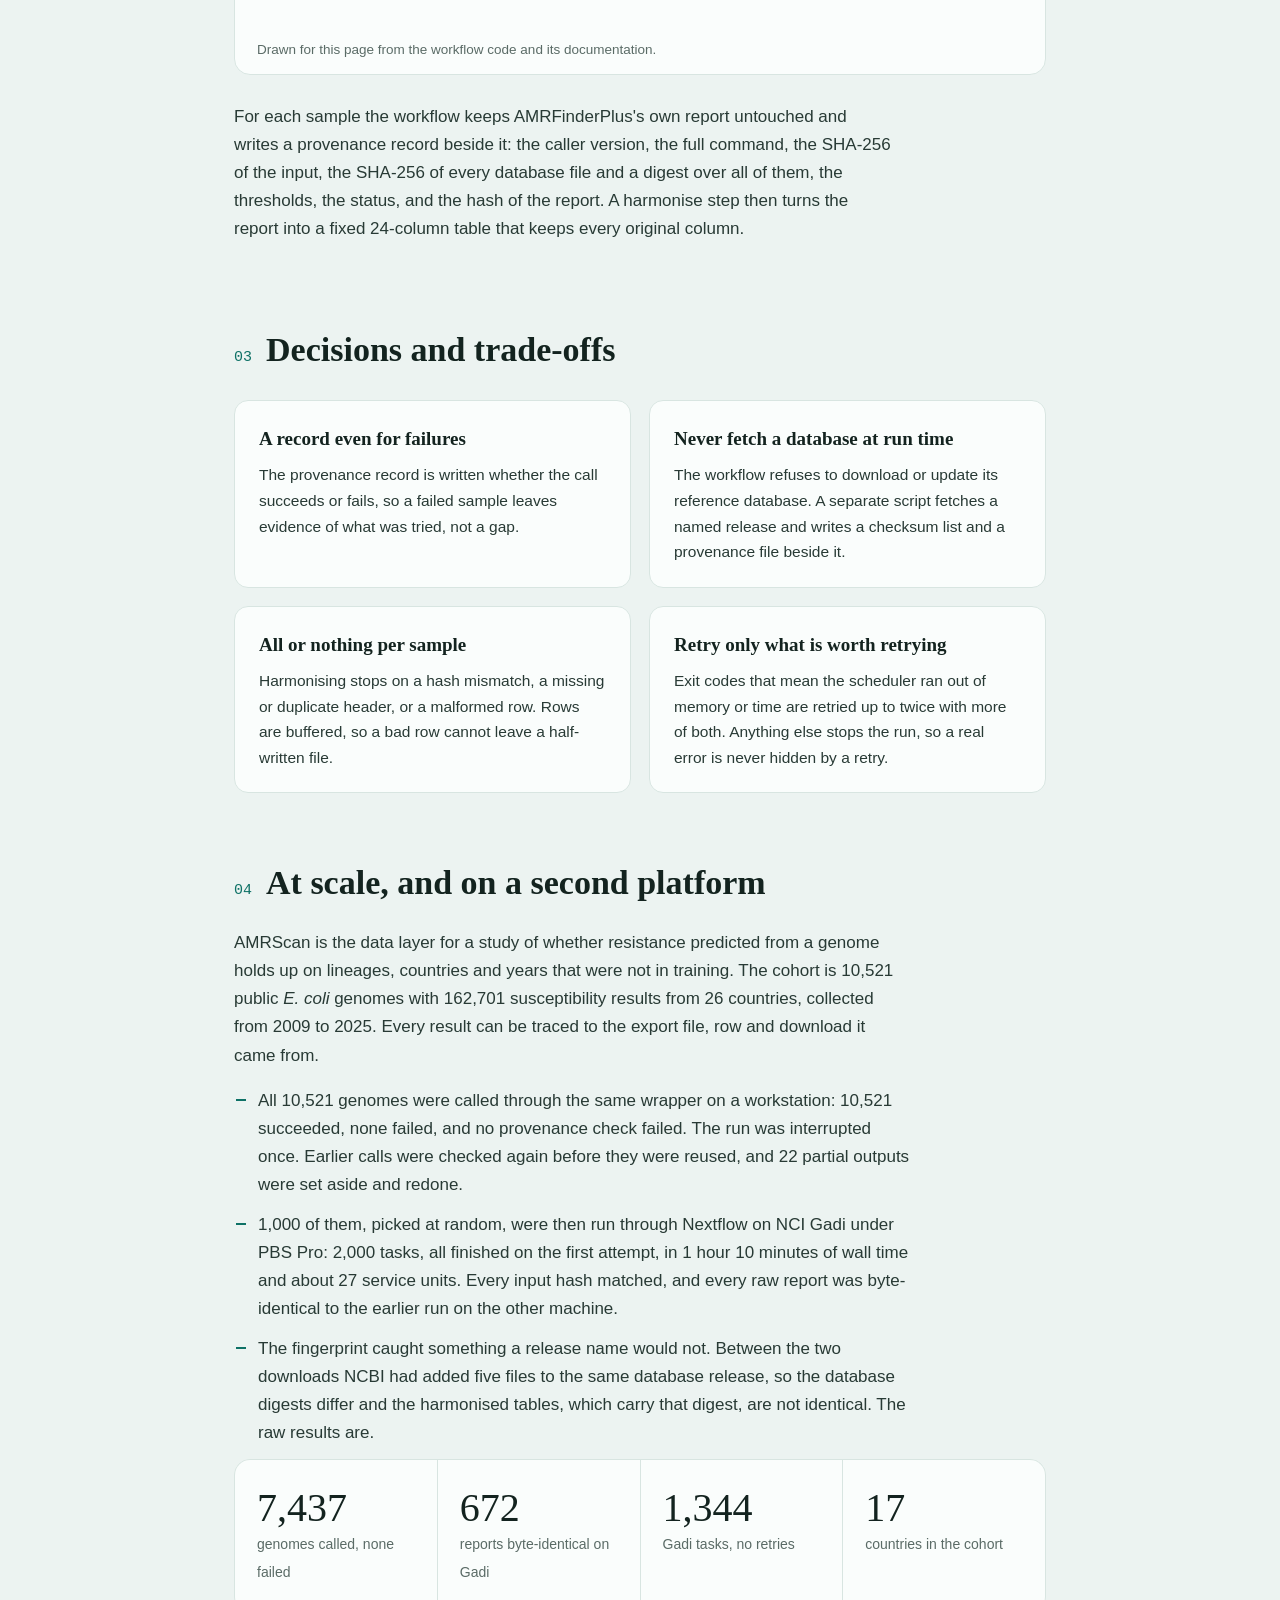
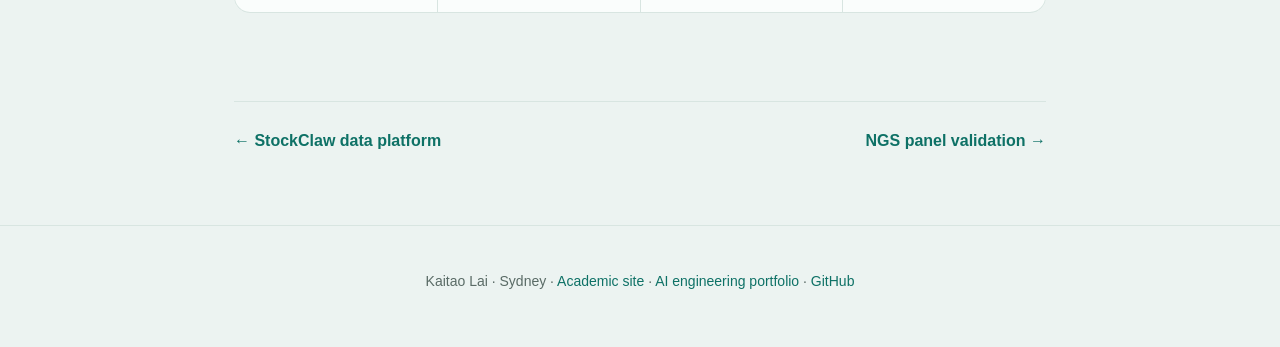
==== commit 79f8a091: "Hero: the warehouse feeds dashboards, ML features and LLM retrieval" ====
--- a/amrscan/index.html
+++ b/amrscan/index.html
@@ -5,7 +5,7 @@
 <meta name="viewport" content="width=device-width, initial-scale=1">
 <title>AMRScan 2 | Kaitao Lai</title>
 <meta name="description" content="Case study: AMRScan 2, a Nextflow batch workflow that writes a provenance record beside every result, run on 10,521 genomes and reproduced byte for byte on NCI Gadi.">
-<link rel="stylesheet" href="../assets/css/style.css?v=5">
+<link rel="stylesheet" href="../assets/css/style.css?v=8">
 </head>
 <body class="case">
 
@@ -140,6 +140,6 @@
   <p>Kaitao Lai · Sydney · <a href="https://kaitaolai.github.io/">Academic site</a> · <a href="https://kaitaolai.github.io/ai/">AI engineering portfolio</a> · <a href="https://github.com/taowis">GitHub</a></p>
 </footer>
 
-<script src="../assets/js/main.js?v=5"></script>
+<script src="../assets/js/main.js?v=8"></script>
 </body>
 </html>
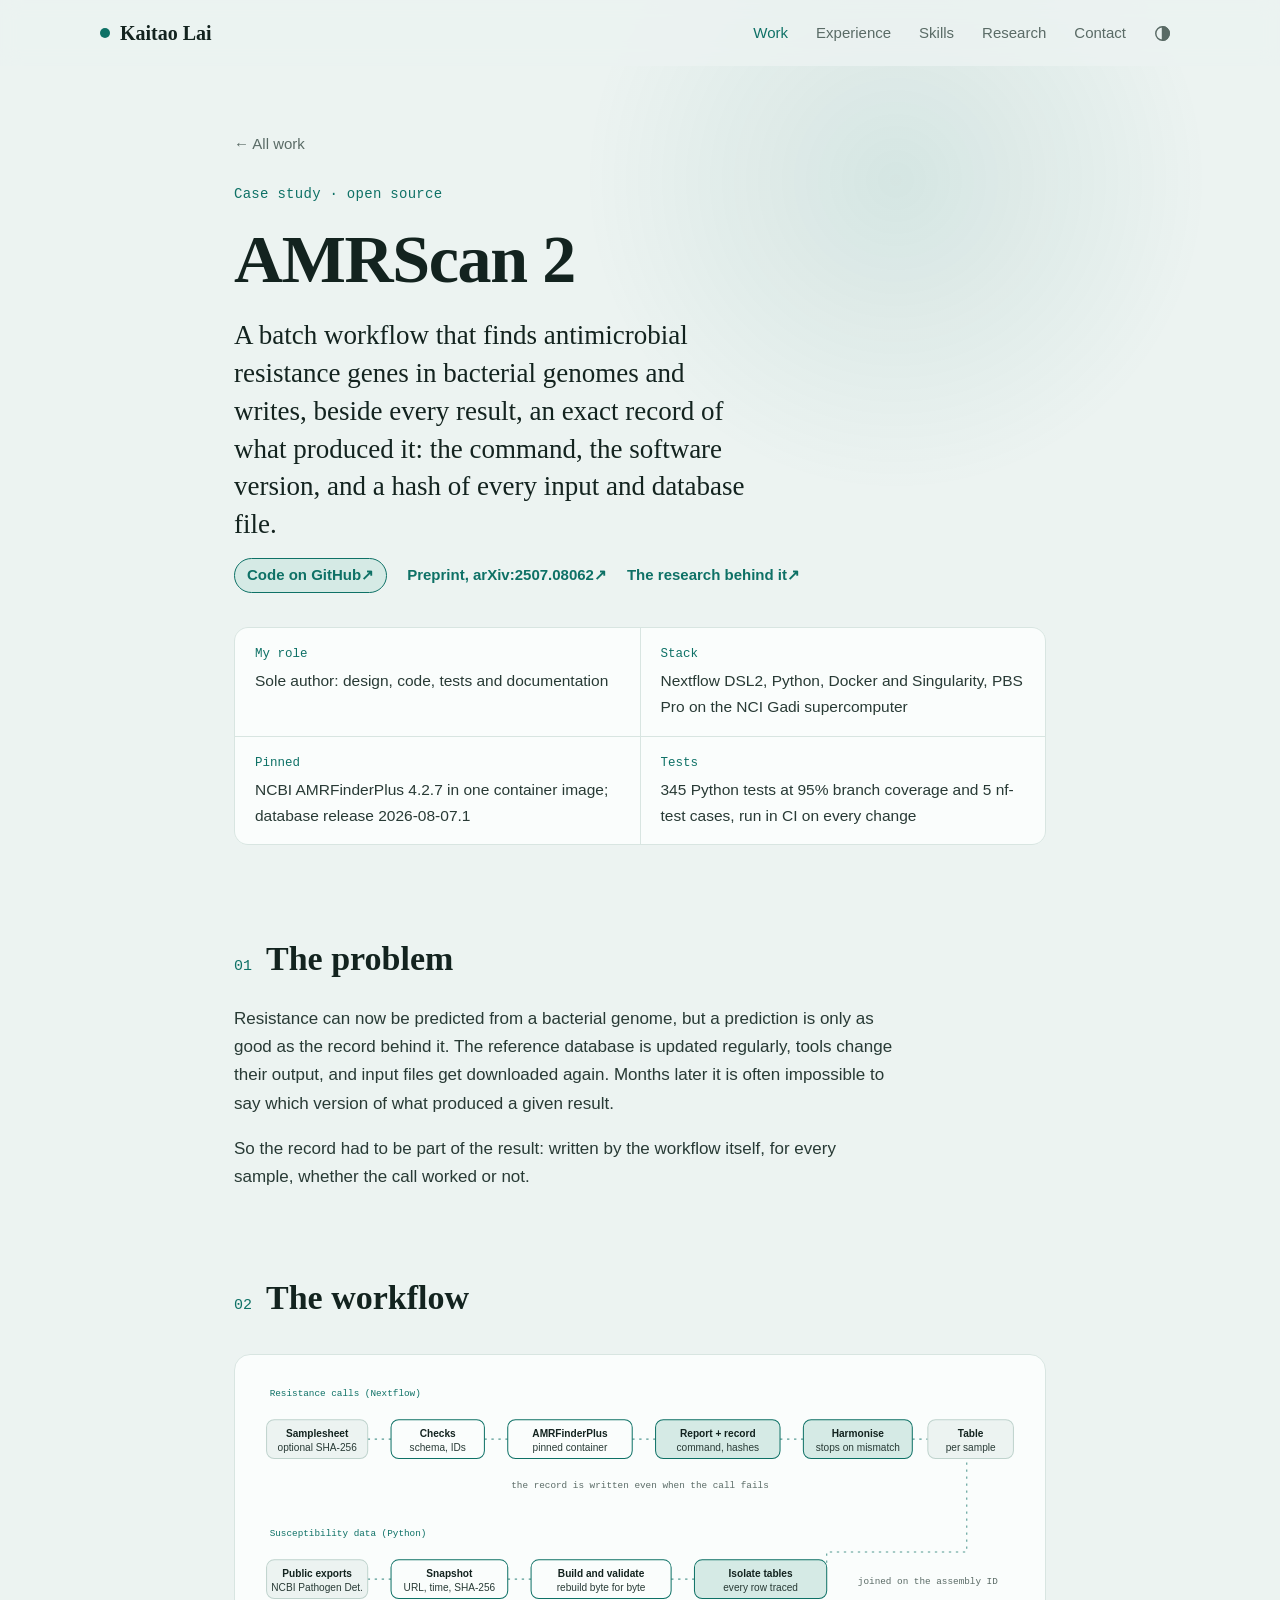
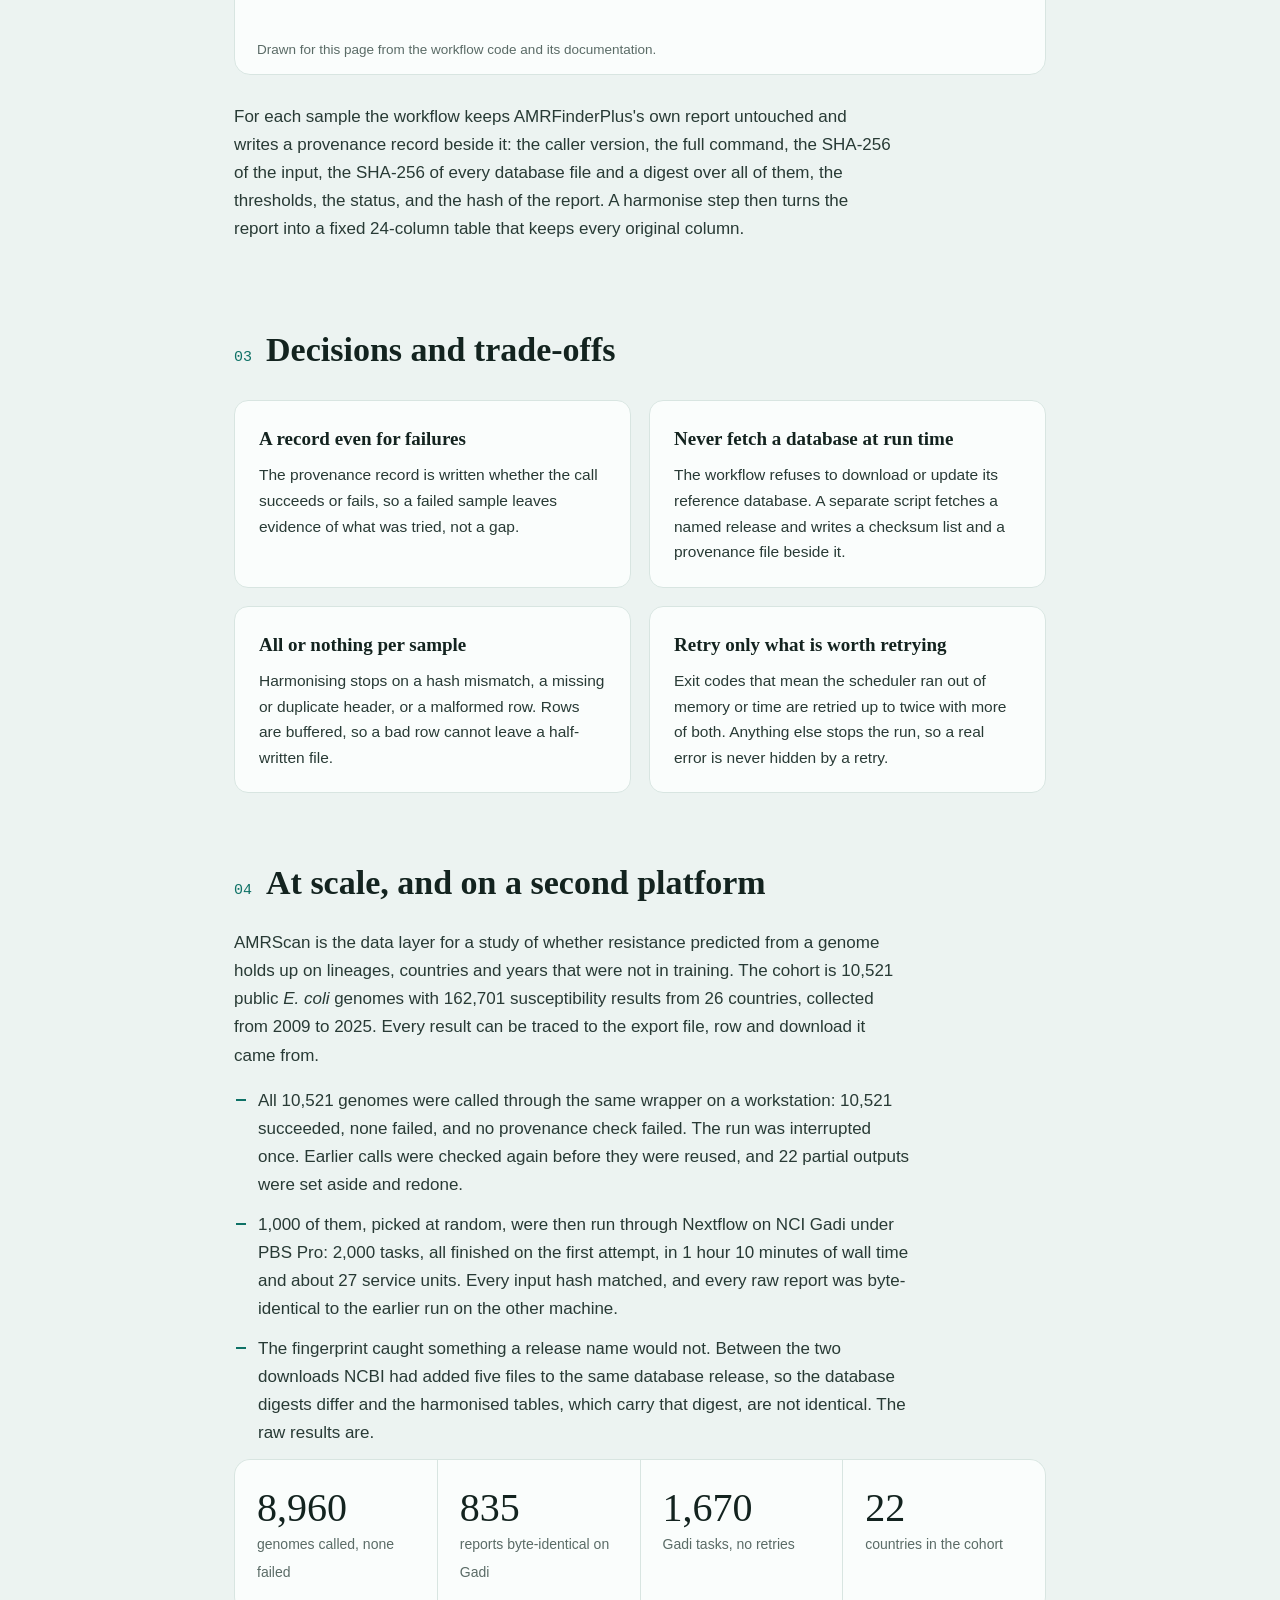
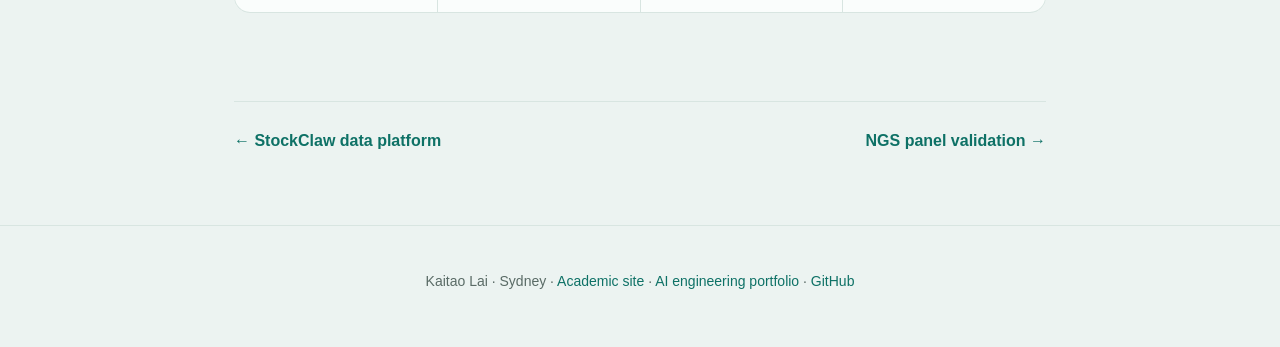
==== commit 23d2cacc: "Light, dark and system colour themes with a toggle in the nav" ====
--- a/amrscan/index.html
+++ b/amrscan/index.html
@@ -5,7 +5,8 @@
 <meta name="viewport" content="width=device-width, initial-scale=1">
 <title>AMRScan 2 | Kaitao Lai</title>
 <meta name="description" content="Case study: AMRScan 2, a Nextflow batch workflow that writes a provenance record beside every result, run on 10,521 genomes and reproduced byte for byte on NCI Gadi.">
-<link rel="stylesheet" href="../assets/css/style.css?v=8">
+<script>(function(){var p='system';try{p=localStorage.getItem('theme')||'system'}catch(e){}if(p!=='light'&&p!=='dark')p='system';var d=p==='dark'||(p==='system'&&window.matchMedia&&matchMedia('(prefers-color-scheme: dark)').matches);var r=document.documentElement;r.setAttribute('data-pref',p);r.setAttribute('data-theme',d?'dark':'light')})();</script>
+<link rel="stylesheet" href="../assets/css/style.css?v=9">
 </head>
 <body class="case">
 
@@ -21,6 +22,11 @@
     <a href="../#research">Research</a>
     <a href="../#contact">Contact</a>
   </nav>
+  <button class="theme-btn" id="themeBtn" type="button" aria-label="Colour theme: system" title="Colour theme: system">
+    <svg class="i-system" viewBox="0 0 24 24" fill="none" stroke="currentColor" stroke-width="1.8" aria-hidden="true"><circle cx="12" cy="12" r="8.5"/><path d="M12 3.5a8.5 8.5 0 0 1 0 17z" fill="currentColor"/></svg>
+    <svg class="i-light" viewBox="0 0 24 24" fill="none" stroke="currentColor" stroke-width="1.8" stroke-linecap="round" aria-hidden="true"><circle cx="12" cy="12" r="4"/><path d="M12 2.5v2.2M12 19.3v2.2M2.5 12h2.2M19.3 12h2.2M5.3 5.3l1.6 1.6M17.1 17.1l1.6 1.6M5.3 18.7l1.6-1.6M17.1 6.9l1.6-1.6"/></svg>
+    <svg class="i-dark" viewBox="0 0 24 24" fill="none" stroke="currentColor" stroke-width="1.8" stroke-linejoin="round" aria-hidden="true"><path d="M20 14.5A8 8 0 0 1 9.5 4a8 8 0 1 0 10.5 10.5z"/></svg>
+  </button>
 </header>
 
 <main>
@@ -140,6 +146,6 @@
   <p>Kaitao Lai · Sydney · <a href="https://kaitaolai.github.io/">Academic site</a> · <a href="https://kaitaolai.github.io/ai/">AI engineering portfolio</a> · <a href="https://github.com/taowis">GitHub</a></p>
 </footer>
 
-<script src="../assets/js/main.js?v=8"></script>
+<script src="../assets/js/main.js?v=9"></script>
 </body>
 </html>
--- a/assets/css/style.css
+++ b/assets/css/style.css
@@ -16,6 +16,10 @@
   --mono: ui-monospace, "SF Mono", Menlo, Consolas, monospace;
   --ease: cubic-bezier(.2, .7, .2, 1);
   --w: 1080px;
+  --on-accent: #fff;
+  --shadow-rgb: 20, 32, 46;
+  --bar: #B6CCC5;
+  color-scheme: light;
 }
 
 * { box-sizing: border-box; }
@@ -47,7 +51,7 @@
   transition: transform .35s var(--ease), box-shadow .35s;
 }
 .nav.hide { transform: translateY(-100%); }
-.nav.shadow { box-shadow: 0 1px 0 var(--line), 0 8px 24px rgba(20, 32, 46, .05); }
+.nav.shadow { box-shadow: 0 1px 0 var(--line), 0 8px 24px rgba(var(--shadow-rgb), .05); }
 .brand { font-family: var(--serif); font-size: 20px; font-weight: 700; color: var(--ink); display: flex; align-items: center; gap: 10px; }
 .brand:hover { text-decoration: none; }
 .dot { width: 10px; height: 10px; border-radius: 50%; background: var(--accent); animation: pulse 2.6s infinite; }
@@ -72,7 +76,7 @@
 .hero-cta { display: flex; flex-wrap: wrap; gap: 12px; }
 .btn {
   display: inline-block; padding: 12px 22px; border-radius: 10px; font-size: 15px; font-weight: 600;
-  background: var(--accent); color: #fff; border: 1px solid var(--accent);
+  background: var(--accent); color: var(--on-accent); border: 1px solid var(--accent);
   transition: transform .25s var(--ease), box-shadow .25s, background .25s;
 }
 .btn:hover { text-decoration: none; transform: translateY(-3px); box-shadow: 0 10px 22px color-mix(in srgb, var(--accent) 28%, transparent); }
@@ -123,14 +127,14 @@
 }
 .portrait-frame img {
   display: block; width: 100%; height: auto; aspect-ratio: 4 / 5; object-fit: cover; object-position: 50% 20%;
-  border-radius: 12px; filter: saturate(.85) contrast(1.02); box-shadow: 0 16px 34px rgba(20, 32, 46, .14);
+  border-radius: 12px; filter: saturate(.85) contrast(1.02); box-shadow: 0 16px 34px rgba(var(--shadow-rgb), .14);
   transition: transform .35s var(--ease), filter .35s, box-shadow .35s;
 }
 .portrait-frame::before {
   content: ""; position: absolute; inset: 0; border-radius: 12px; background: var(--accent); opacity: .16;
   mix-blend-mode: multiply; z-index: 1; pointer-events: none; transition: opacity .35s, transform .35s var(--ease);
 }
-.portrait:hover .portrait-frame img { transform: translate(-5px, -5px); filter: none; box-shadow: 0 22px 40px rgba(20, 32, 46, .18); }
+.portrait:hover .portrait-frame img { transform: translate(-5px, -5px); filter: none; box-shadow: 0 22px 40px rgba(var(--shadow-rgb), .18); }
 .portrait:hover .portrait-frame::before { opacity: 0; transform: translate(-5px, -5px); }
 .portrait:hover .portrait-frame::after { transform: translate(10px, 10px); }
 
@@ -147,7 +151,7 @@
   transform: scaleY(0); transform-origin: top; transition: transform .6s var(--ease);
 }
 .feature.in::before { transform: scaleY(1); transition-delay: .3s; }
-.feature:hover { text-decoration: none; transform: translateY(-5px); box-shadow: 0 18px 40px rgba(20, 32, 46, .07); border-color: var(--accent-soft); }
+.feature:hover { text-decoration: none; transform: translateY(-5px); box-shadow: 0 18px 40px rgba(var(--shadow-rgb), .07); border-color: var(--accent-soft); }
 .media {
   margin: -30px -30px 22px; aspect-ratio: 16 / 9; overflow: hidden; background: var(--accent-soft);
   border-bottom: 1px solid var(--line);
@@ -157,7 +161,7 @@
 .feature:hover .media img, .feature:hover .media svg { transform: scale(1.04); }
 .media.contain img { object-fit: contain; object-position: center; background: var(--surface); }
 .shot { margin: 28px 0; }
-.shot img { width: 100%; display: block; border-radius: 14px; border: 1px solid var(--line); box-shadow: 0 18px 40px rgba(20, 32, 46, .08); }
+.shot img { width: 100%; display: block; border-radius: 14px; border: 1px solid var(--line); box-shadow: 0 18px 40px rgba(var(--shadow-rgb), .08); }
 .shot figcaption { font-size: 13.5px; color: var(--muted); margin-top: 10px; }
 .kicker { font-family: var(--mono); font-size: 13px; color: var(--accent); margin: 0 0 10px; }
 .feature h3 { font-size: 27px; line-height: 1.15; transition: color .25s; }
@@ -175,7 +179,7 @@
 .links a:hover::after { transform: translate(3px, -3px); }
 .links { align-items: center; }
 .links a.primary { font-weight: 800; color: var(--accent); background: var(--accent-soft); border: 1px solid var(--accent); padding: 4px 12px; border-radius: 999px; transition: background .25s, color .25s, transform .25s var(--ease); }
-.links a.primary:hover { background: var(--accent); color: #fff; text-decoration: none; transform: translateY(-2px); }
+.links a.primary:hover { background: var(--accent); color: var(--on-accent); text-decoration: none; transform: translateY(-2px); }
 
 /* cards */
 .cards { display: grid; grid-template-columns: repeat(3, 1fr); gap: 18px; }
@@ -184,7 +188,7 @@
   border-radius: 14px; padding: 22px; color: var(--body-ink);
   transition: transform .35s var(--ease), box-shadow .35s, border-color .35s, opacity .8s var(--ease);
 }
-.card:hover { text-decoration: none; transform: translateY(-6px); box-shadow: 0 14px 30px rgba(20, 32, 46, .08); border-color: var(--accent); }
+.card:hover { text-decoration: none; transform: translateY(-6px); box-shadow: 0 14px 30px rgba(var(--shadow-rgb), .08); border-color: var(--accent); }
 .card-top { display: flex; justify-content: space-between; font-family: var(--mono); font-size: 12.5px; color: var(--muted); margin: 0 0 12px; }
 .arrow { color: var(--accent); font-size: 18px; transition: transform .3s var(--ease); }
 .card:hover .arrow { transform: translate(4px, -4px); }
@@ -275,7 +279,7 @@
 @keyframes flow { to { stroke-dashoffset: -18; } }
 .decisions { display: grid; grid-template-columns: 1fr 1fr; gap: 18px; margin-top: 22px; }
 .decision { background: var(--surface); border: 1px solid var(--line); border-radius: 14px; padding: 22px 24px; transition: transform .35s var(--ease), border-color .35s, box-shadow .35s, opacity .8s var(--ease); }
-.decision:hover { transform: translateY(-4px); border-color: var(--accent); box-shadow: 0 14px 30px rgba(20, 32, 46, .06); }
+.decision:hover { transform: translateY(-4px); border-color: var(--accent); box-shadow: 0 14px 30px rgba(var(--shadow-rgb), .06); }
 .decision h3 { font-size: 19px; margin-bottom: 8px; }
 .decision p { font-size: 15.5px; margin: 0; }
 .ticks { list-style: none; padding: 0; margin: 0; max-width: 72ch; }
@@ -297,12 +301,12 @@
 svg .ticksx text { font-family: var(--mono); font-size: 15px; fill: var(--muted); }
 svg .chance { stroke: var(--muted); stroke-width: 1.2; stroke-dasharray: 4 4; }
 svg .lab { text-anchor: end; font-size: 17px; }
-svg .bar { fill: #B6CCC5; transition: width 1.1s var(--ease); }
+svg .bar { fill: var(--bar); transition: width 1.1s var(--ease); }
 svg .bar.model { fill: var(--accent-soft); stroke: var(--accent); stroke-width: 1.2; }
 svg .bar.win { fill: var(--accent); }
 svg .ci { stroke: var(--ink); stroke-width: 1.6; opacity: .55; }
 svg .val { text-anchor: end; font-family: var(--mono); font-size: 15px; font-weight: 700; fill: var(--ink); }
-svg .bar.win ~ .val:last-of-type { fill: #fff; }
+svg .bar.win ~ .val:last-of-type { fill: var(--on-accent); }
 
 /* small screens */
 @media (max-width: 880px) {
@@ -345,3 +349,39 @@
   .features.three .feature { padding: 24px 24px 22px; }
   .features.three .media { margin: -24px -24px 18px; }
 }
+
+/* dark theme: set on <html> by the script in each page's head, from the toggle or the system setting */
+:root[data-theme="dark"] {
+  --bg: #0E1715;
+  --surface: #152220;
+  --ink: #E3EFEC;
+  --body-ink: #C2D2CE;
+  --muted: #8B9D98;
+  --accent: #52C2B2;
+  --warn: #E8925A;
+  --accent-soft: #17332F;
+  --line: #22312E;
+  --edge-box: #39514B;
+  --glow: rgba(82, 194, 178, .10);
+  --nav-bg: rgba(14, 23, 21, .85);
+  --on-accent: #0E1715;
+  --shadow-rgb: 0, 0, 0;
+  --bar: #2F4A44;
+  color-scheme: dark;
+}
+:root[data-theme="dark"] .portrait-frame img { filter: saturate(.8) brightness(.92); }
+:root.theme-anim, :root.theme-anim * { transition: background-color .3s, color .3s, border-color .3s, fill .3s, stroke .3s !important; }
+
+/* theme toggle */
+.theme-btn {
+  display: grid; place-items: center; width: 36px; height: 36px; margin-left: 6px; padding: 0;
+  background: none; border: 0; border-radius: 8px; color: var(--muted); cursor: pointer; transition: color .2s, background .2s;
+}
+.theme-btn:hover { color: var(--ink); background: var(--accent-soft); }
+.theme-btn svg { width: 19px; height: 19px; display: none; }
+:root[data-pref="system"] .theme-btn .i-system, :root[data-pref="light"] .theme-btn .i-light, :root[data-pref="dark"] .theme-btn .i-dark { display: block; }
+.nav nav { margin-left: auto; }
+@media (max-width: 880px) {
+  .theme-btn { margin-left: auto; }
+  .menu-btn { order: 3; }
+}
